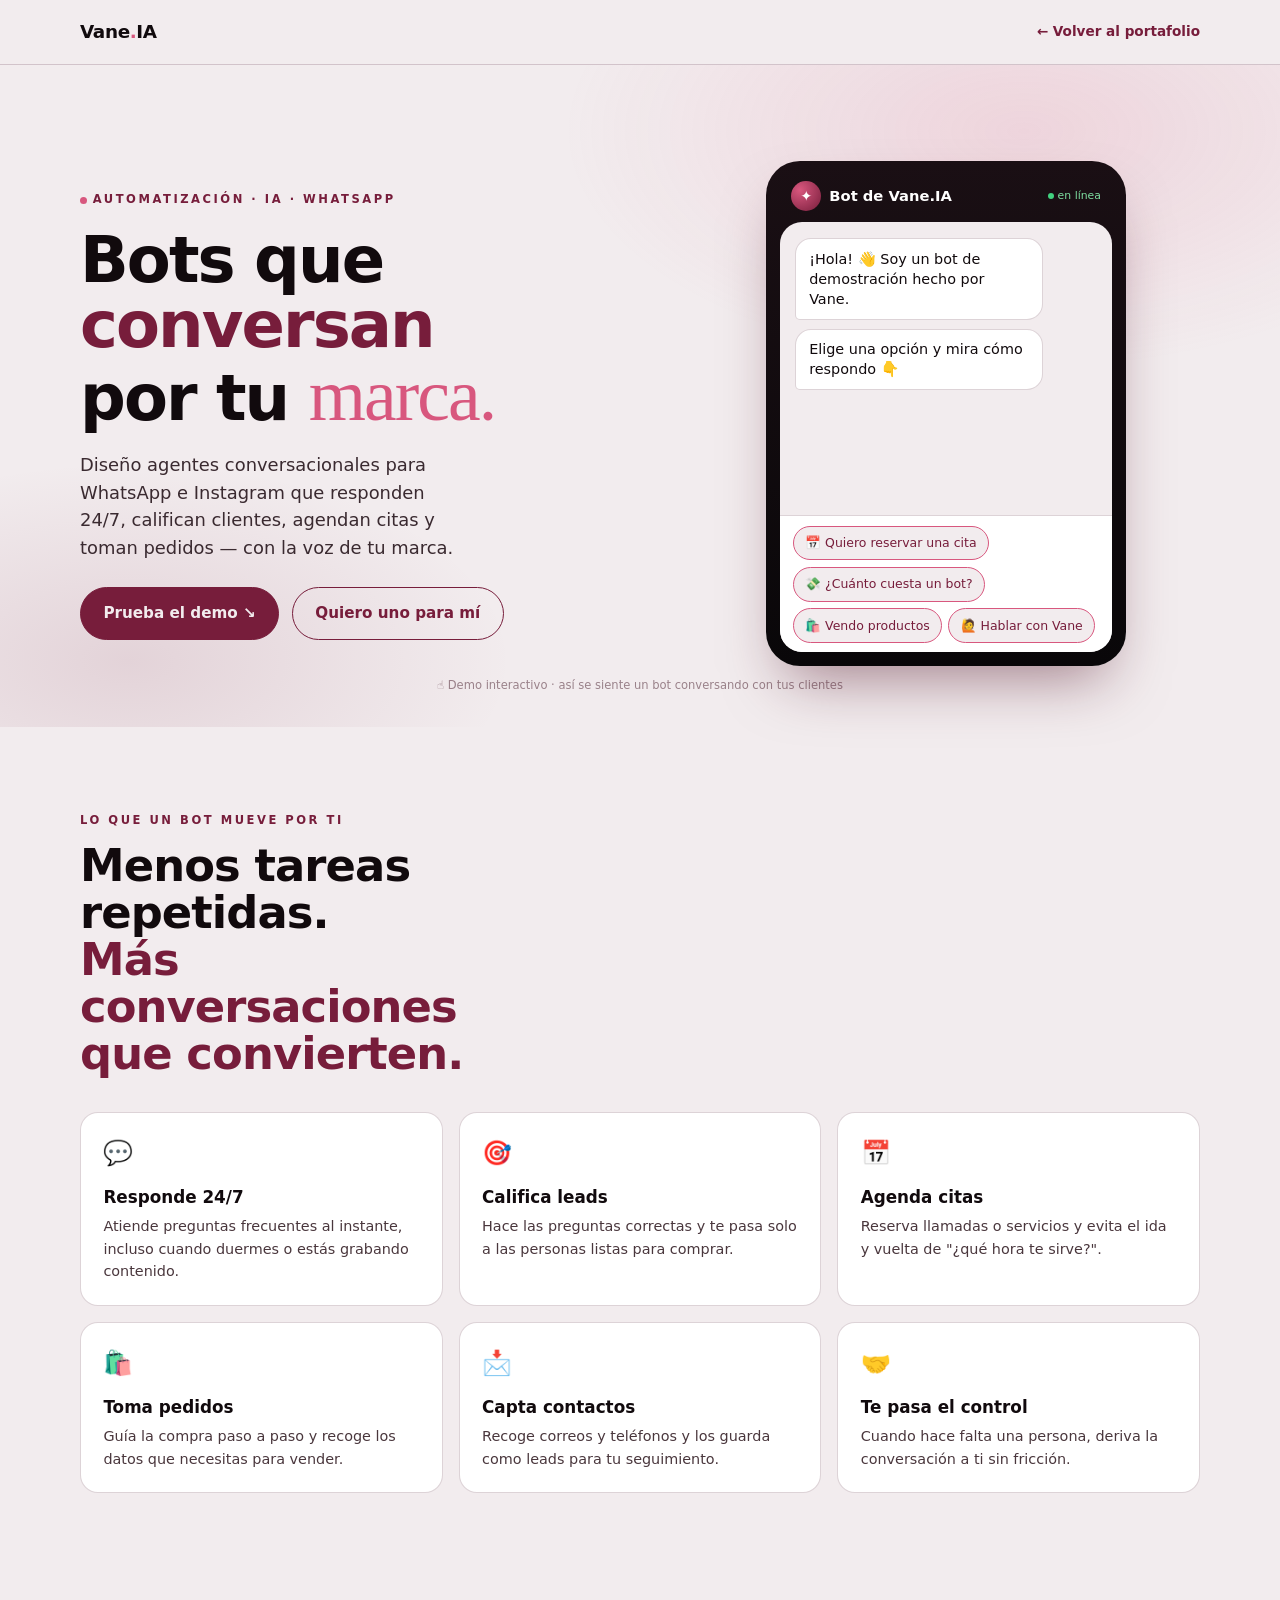
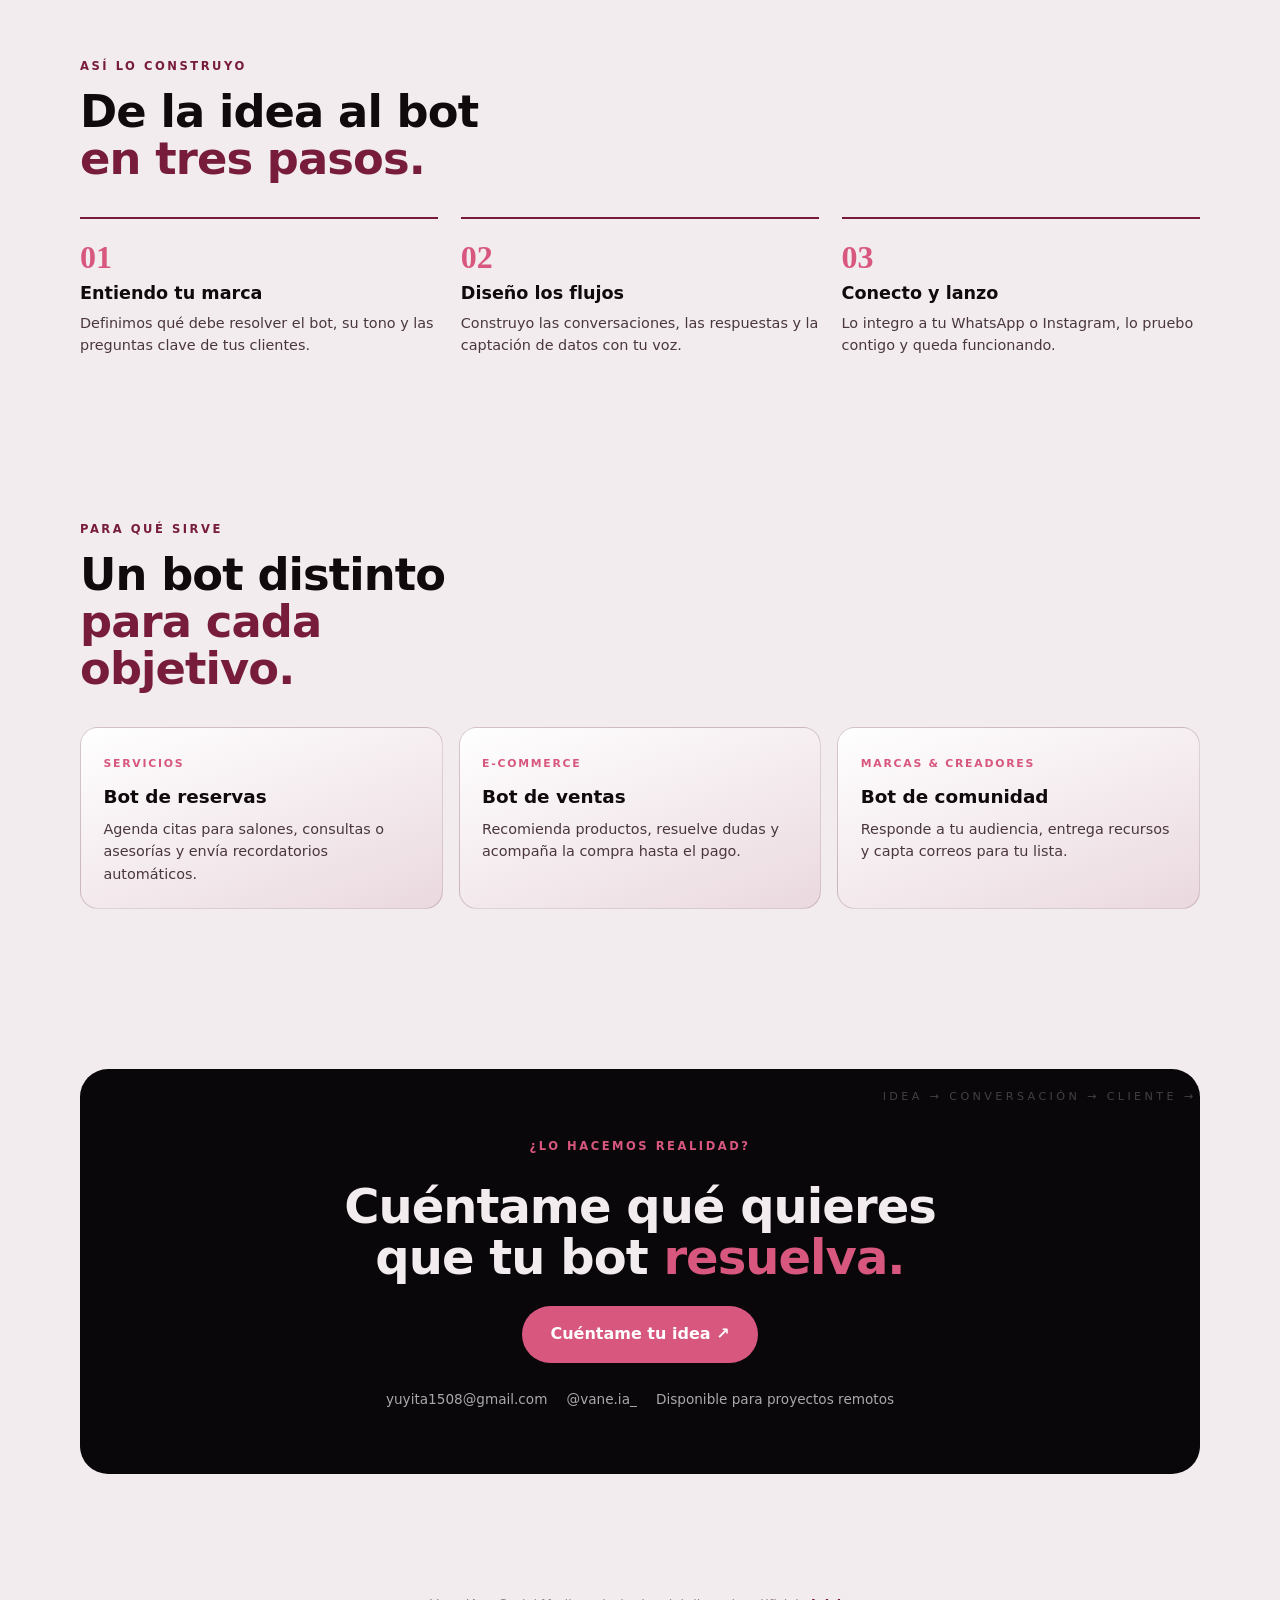
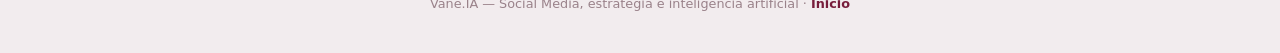
==== SUBIR-A-HOSTINGER/crear-bots/index.html @ 1eb29e26 "Agrega sección "Crear bots" con demo interactivo + ruta desde el inicio - Nueva página /crear-bots/ " ====
<!DOCTYPE html>
<html lang="es">
<head>
<meta charset="utf-8" />
<meta name="viewport" content="width=device-width, initial-scale=1" />
<title>Crear bots · Vane.IA — Bots que conversan por tu marca</title>
<meta name="description" content="Diseño bots y agentes conversacionales para WhatsApp e Instagram: responden 24/7, califican leads, agendan citas y toman pedidos. Pruébalo aquí mismo." />
<meta property="og:title" content="Crear bots · Vane.IA" />
<meta property="og:description" content="Bots que conversan por tu marca. Pruébalo aquí mismo." />
<meta property="og:image" content="/og.jpg" />
<meta name="twitter:card" content="summary_large_image" />
<link rel="icon" href="data:image/svg+xml,%3Csvg xmlns='http://www.w3.org/2000/svg' viewBox='0 0 100 100'%3E%3Ctext y='.9em' font-size='90'%3E%E2%9C%A6%3C/text%3E%3C/svg%3E" />
<style>
  @font-face{
    font-family:'Matcha Vibes';
    src:url('/fonts/Matcha-Vibes.otf') format('opentype');
    font-display:swap;
  }
  :root{
    --ink:#110a0d;
    --teal:#771d3b;
    --deep:#090709;
    --mint:#ead9df;
    --paper:#f2ecee;
    --acid:#d8577e;
    --line:#420f212e;
    --sans:'Inter',system-ui,-apple-system,'Segoe UI',Roboto,Helvetica,Arial,sans-serif;
  }
  *{box-sizing:border-box;margin:0;padding:0}
  html{scroll-behavior:smooth}
  body{
    font-family:var(--sans);
    color:var(--ink);
    background:var(--paper);
    line-height:1.55;
    -webkit-font-smoothing:antialiased;
    overflow-x:hidden;
  }
  a{color:inherit;text-decoration:none}
  .wrap{width:min(1120px,92vw);margin-inline:auto}
  .script{font-family:'Matcha Vibes',cursive;font-weight:400}
  .kicker{
    font-size:.72rem;letter-spacing:.22em;text-transform:uppercase;
    color:var(--teal);font-weight:600;display:inline-flex;align-items:center;gap:.5em;
  }
  .kicker .dot{width:7px;height:7px;border-radius:50%;background:var(--acid);
    box-shadow:0 0 0 0 rgba(216,87,126,.5);animation:pulse 2.2s infinite}
  @keyframes pulse{0%{box-shadow:0 0 0 0 rgba(216,87,126,.45)}70%{box-shadow:0 0 0 10px rgba(216,87,126,0)}100%{box-shadow:0 0 0 0 rgba(216,87,126,0)}}

  /* NAV */
  .topbar{
    position:sticky;top:0;z-index:50;
    display:flex;align-items:center;justify-content:space-between;
    padding:1.1rem 0;background:rgba(242,236,238,.82);
    backdrop-filter:blur(10px);border-bottom:1px solid var(--line);
  }
  .topbar .inner{width:min(1120px,92vw);margin-inline:auto;display:flex;align-items:center;justify-content:space-between}
  .logo{font-weight:800;font-size:1.15rem;letter-spacing:-.02em}
  .logo span{color:var(--acid)}
  .back{font-size:.85rem;font-weight:600;color:var(--teal);display:inline-flex;gap:.4em;align-items:center}
  .back:hover{opacity:.7}

  /* HERO */
  .hero{position:relative;padding:clamp(3rem,8vw,6rem) 0 2rem}
  .hero .glow{position:absolute;inset:0;background:
    radial-gradient(60% 60% at 80% 10%,rgba(216,87,126,.16),transparent 60%),
    radial-gradient(50% 50% at 10% 90%,rgba(119,29,59,.12),transparent 60%);
    pointer-events:none}
  .heroGrid{position:relative;display:grid;grid-template-columns:1.05fr .95fr;gap:clamp(1.5rem,4vw,3.5rem);align-items:center}
  .hero h1{font-size:clamp(2.3rem,5.4vw,4rem);line-height:1.02;letter-spacing:-.03em;margin:1rem 0 1.1rem}
  .hero h1 em{font-style:normal;color:var(--teal)}
  .hero h1 .script{color:var(--acid);font-size:1.15em;display:inline-block}
  .heroCopy{font-size:clamp(1rem,1.4vw,1.15rem);max-width:34ch;color:#3a2a30}
  .ctaRow{display:flex;flex-wrap:wrap;gap:.8rem;margin-top:1.6rem}
  .btn{
    display:inline-flex;align-items:center;gap:.55em;
    padding:.85rem 1.4rem;border-radius:999px;font-weight:600;font-size:.95rem;
    border:1.5px solid var(--teal);cursor:pointer;transition:transform .15s,background .2s,color .2s;
  }
  .btn:hover{transform:translateY(-2px)}
  .btn.primary{background:var(--teal);color:var(--paper)}
  .btn.primary:hover{background:var(--acid);border-color:var(--acid)}
  .btn.ghost{background:transparent;color:var(--teal)}
  .btn.ghost:hover{background:var(--mint)}

  /* DEMO CHAT */
  .phone{
    justify-self:center;width:min(360px,86vw);
    background:linear-gradient(180deg,#1a0f14,#090709);
    border-radius:34px;padding:14px;box-shadow:0 30px 60px -20px rgba(80,15,35,.5),0 0 0 1px rgba(255,255,255,.05);
  }
  .phoneBar{display:flex;align-items:center;justify-content:space-between;padding:.4rem .7rem .7rem;color:#fff}
  .phoneBar .who{display:flex;align-items:center;gap:.5rem;font-weight:600;font-size:.92rem}
  .phoneBar .av{width:30px;height:30px;border-radius:50%;background:radial-gradient(circle at 30% 30%,var(--acid),var(--teal));display:grid;place-items:center;font-size:.9rem}
  .phoneBar .status{font-size:.68rem;color:#7ee0a1;display:flex;align-items:center;gap:.35em}
  .phoneBar .status i{width:6px;height:6px;border-radius:50%;background:#41d17f;display:inline-block}
  .screen{background:var(--paper);border-radius:22px;height:430px;display:flex;flex-direction:column;overflow:hidden}
  .msgs{flex:1;overflow-y:auto;padding:1rem .9rem;display:flex;flex-direction:column;gap:.55rem;scroll-behavior:smooth}
  .msgs::-webkit-scrollbar{width:0}
  .bubble{max-width:82%;padding:.6rem .85rem;border-radius:16px;font-size:.9rem;line-height:1.4;animation:pop .25s ease}
  @keyframes pop{from{opacity:0;transform:translateY(6px)}to{opacity:1;transform:none}}
  .bubble.bot{background:#fff;border:1px solid var(--line);border-bottom-left-radius:5px;align-self:flex-start}
  .bubble.user{background:var(--teal);color:var(--paper);border-bottom-right-radius:5px;align-self:flex-end}
  .bubble.typing{display:inline-flex;gap:4px;align-self:flex-start;background:#fff;border:1px solid var(--line)}
  .bubble.typing i{width:6px;height:6px;border-radius:50%;background:var(--acid);opacity:.5;animation:blink 1.2s infinite}
  .bubble.typing i:nth-child(2){animation-delay:.2s}.bubble.typing i:nth-child(3){animation-delay:.4s}
  @keyframes blink{0%,100%{opacity:.3;transform:translateY(0)}50%{opacity:1;transform:translateY(-3px)}}
  .quick{display:flex;flex-wrap:wrap;gap:.4rem;padding:.6rem .8rem;border-top:1px solid var(--line);background:#fff}
  .chip{
    font-size:.78rem;padding:.42rem .7rem;border-radius:999px;border:1px solid var(--acid);
    color:var(--teal);background:var(--paper);cursor:pointer;transition:background .15s,color .15s;font-weight:500;
  }
  .chip:hover{background:var(--acid);color:#fff}
  .chipReset{border-color:var(--line);color:#8a6f77}
  .demoNote{text-align:center;font-size:.72rem;color:#9a828a;margin-top:.7rem}

  /* SECTIONS */
  section.block{padding:clamp(2.8rem,7vw,5rem) 0}
  .head{max-width:40ch;margin-bottom:2.2rem}
  .head h2{font-size:clamp(1.8rem,4vw,2.8rem);line-height:1.05;letter-spacing:-.02em;margin-top:.6rem}
  .head h2 em{font-style:normal;color:var(--teal)}

  .grid{display:grid;grid-template-columns:repeat(3,1fr);gap:1rem}
  .card{background:#fff;border:1px solid var(--line);border-radius:18px;padding:1.4rem;transition:transform .18s,box-shadow .18s}
  .card:hover{transform:translateY(-4px);box-shadow:0 18px 30px -18px rgba(80,15,35,.35)}
  .card .ic{font-size:1.5rem}
  .card h3{font-size:1.05rem;margin:.7rem 0 .35rem}
  .card p{font-size:.9rem;color:#4a373d}

  .steps{display:grid;grid-template-columns:repeat(3,1fr);gap:1.4rem;counter-reset:s}
  .step{position:relative;padding-top:1.4rem;border-top:2px solid var(--teal)}
  .step b{font-family:'Matcha Vibes',cursive;font-size:2rem;color:var(--acid);display:block;line-height:1}
  .step h3{margin:.4rem 0 .3rem;font-size:1.1rem}
  .step p{font-size:.9rem;color:#4a373d}

  .cases{display:grid;grid-template-columns:repeat(3,1fr);gap:1rem}
  .case{background:linear-gradient(160deg,#fff,var(--mint));border:1px solid var(--line);border-radius:18px;padding:1.4rem}
  .case span{font-size:.68rem;letter-spacing:.16em;text-transform:uppercase;color:var(--acid);font-weight:700}
  .case h3{margin:.5rem 0 .4rem;font-size:1.15rem}
  .case p{font-size:.9rem;color:#4a373d}

  /* FINAL CTA */
  .final{background:var(--deep);color:var(--paper);border-radius:28px;padding:clamp(2.5rem,6vw,4rem);text-align:center;position:relative;overflow:hidden}
  .final .orbit{position:absolute;font-size:.7rem;letter-spacing:.3em;color:rgba(242,236,238,.25);white-space:nowrap;top:1.2rem;left:0;width:200%;animation:slide 22s linear infinite}
  @keyframes slide{to{transform:translateX(-50%)}}
  .final h2{font-size:clamp(1.8rem,4.5vw,3rem);line-height:1.05;margin:1.5rem 0;letter-spacing:-.02em}
  .final h2 em{font-style:normal;color:var(--acid)}
  .final .bigCta{display:inline-flex;align-items:center;gap:.6em;background:var(--acid);color:#fff;padding:1rem 1.8rem;border-radius:999px;font-weight:700;transition:transform .15s}
  .final .bigCta:hover{transform:translateY(-3px)}
  .foot{display:flex;flex-wrap:wrap;gap:1.2rem;justify-content:center;margin-top:1.6rem;font-size:.85rem;color:rgba(242,236,238,.7)}
  .foot a:hover{color:var(--acid)}

  footer.end{text-align:center;padding:2.5rem 0;font-size:.8rem;color:#9a828a}

  @media(max-width:820px){
    .heroGrid{grid-template-columns:1fr}
    .grid,.steps,.cases{grid-template-columns:1fr}
    .hero{padding-top:2rem}
    .phone{order:-1}
  }
</style>
</head>
<body>

<div class="topbar">
  <div class="inner">
    <a class="logo" href="/">Vane<span>.</span>IA</a>
    <a class="back" href="/#servicios">← Volver al portafolio</a>
  </div>
</div>

<!-- HERO -->
<header class="hero">
  <div class="glow"></div>
  <div class="wrap heroGrid">
    <div>
      <span class="kicker"><span class="dot"></span> Automatización · IA · WhatsApp</span>
      <h1>Bots que <em>conversan</em><br/>por tu <span class="script">marca.</span></h1>
      <p class="heroCopy">Diseño agentes conversacionales para WhatsApp e Instagram que responden 24/7, califican clientes, agendan citas y toman pedidos — con la voz de tu marca.</p>
      <div class="ctaRow">
        <a class="btn primary" href="#demo">Prueba el demo ↘</a>
        <a class="btn ghost" href="https://wa.me/?text=Hola%20Vane%2C%20quiero%20un%20bot%20para%20mi%20marca" target="_blank" rel="noreferrer">Quiero uno para mí</a>
      </div>
    </div>

    <!-- DEMO CHAT -->
    <div id="demo" class="phone">
      <div class="phoneBar">
        <div class="who"><span class="av">✦</span> Bot de Vane.IA</div>
        <span class="status"><i></i> en línea</span>
      </div>
      <div class="screen">
        <div class="msgs" id="msgs"></div>
        <div class="quick" id="quick"></div>
      </div>
    </div>
  </div>
  <p class="demoNote wrap">☝️ Demo interactivo · así se siente un bot conversando con tus clientes</p>
</header>

<!-- QUÉ PUEDE HACER -->
<section class="block wrap">
  <div class="head">
    <span class="kicker">Lo que un bot mueve por ti</span>
    <h2>Menos tareas repetidas.<br/><em>Más conversaciones que convierten.</em></h2>
  </div>
  <div class="grid">
    <div class="card"><div class="ic">💬</div><h3>Responde 24/7</h3><p>Atiende preguntas frecuentes al instante, incluso cuando duermes o estás grabando contenido.</p></div>
    <div class="card"><div class="ic">🎯</div><h3>Califica leads</h3><p>Hace las preguntas correctas y te pasa solo a las personas listas para comprar.</p></div>
    <div class="card"><div class="ic">📅</div><h3>Agenda citas</h3><p>Reserva llamadas o servicios y evita el ida y vuelta de "¿qué hora te sirve?".</p></div>
    <div class="card"><div class="ic">🛍️</div><h3>Toma pedidos</h3><p>Guía la compra paso a paso y recoge los datos que necesitas para vender.</p></div>
    <div class="card"><div class="ic">📩</div><h3>Capta contactos</h3><p>Recoge correos y teléfonos y los guarda como leads para tu seguimiento.</p></div>
    <div class="card"><div class="ic">🤝</div><h3>Te pasa el control</h3><p>Cuando hace falta una persona, deriva la conversación a ti sin fricción.</p></div>
  </div>
</section>

<!-- CÓMO FUNCIONA -->
<section class="block wrap">
  <div class="head">
    <span class="kicker">Así lo construyo</span>
    <h2>De la idea al bot<br/><em>en tres pasos.</em></h2>
  </div>
  <div class="steps">
    <div class="step"><b>01</b><h3>Entiendo tu marca</h3><p>Definimos qué debe resolver el bot, su tono y las preguntas clave de tus clientes.</p></div>
    <div class="step"><b>02</b><h3>Diseño los flujos</h3><p>Construyo las conversaciones, las respuestas y la captación de datos con tu voz.</p></div>
    <div class="step"><b>03</b><h3>Conecto y lanzo</h3><p>Lo integro a tu WhatsApp o Instagram, lo pruebo contigo y queda funcionando.</p></div>
  </div>
</section>

<!-- CASOS -->
<section class="block wrap">
  <div class="head">
    <span class="kicker">Para qué sirve</span>
    <h2>Un bot distinto<br/><em>para cada objetivo.</em></h2>
  </div>
  <div class="cases">
    <div class="case"><span>Servicios</span><h3>Bot de reservas</h3><p>Agenda citas para salones, consultas o asesorías y envía recordatorios automáticos.</p></div>
    <div class="case"><span>E-commerce</span><h3>Bot de ventas</h3><p>Recomienda productos, resuelve dudas y acompaña la compra hasta el pago.</p></div>
    <div class="case"><span>Marcas &amp; creadores</span><h3>Bot de comunidad</h3><p>Responde a tu audiencia, entrega recursos y capta correos para tu lista.</p></div>
  </div>
</section>

<!-- CTA FINAL -->
<section class="block wrap">
  <div class="final">
    <div class="orbit">IDEA → CONVERSACIÓN → CLIENTE → IDEA → CONVERSACIÓN → CLIENTE →</div>
    <span class="kicker" style="color:var(--acid)">¿Lo hacemos realidad?</span>
    <h2>Cuéntame qué quieres<br/>que tu bot <em>resuelva.</em></h2>
    <a class="bigCta" href="https://wa.me/?text=Hola%20Vane%2C%20quiero%20un%20bot%20para%20mi%20marca" target="_blank" rel="noreferrer">Cuéntame tu idea ↗</a>
    <div class="foot">
      <a href="mailto:yuyita1508@gmail.com">yuyita1508@gmail.com</a>
      <a href="https://www.instagram.com/vane.ia_/" target="_blank" rel="noreferrer">@vane.ia_</a>
      <span>Disponible para proyectos remotos</span>
    </div>
  </div>
</section>

<footer class="end">Vane.IA — Social Media, estrategia e inteligencia artificial · <a href="/" style="color:var(--teal);font-weight:600">Inicio</a></footer>

<script>
/* ====== DEMO CHATBOT (100% en el navegador, sin servidor) ====== */
(function(){
  var msgs = document.getElementById('msgs');
  var quick = document.getElementById('quick');

  // Guiones de conversación (demostración, no crea bots reales)
  var FLOWS = {
    start: {
      chips: [
        {t:'📅 Quiero reservar una cita', go:'reserva'},
        {t:'💸 ¿Cuánto cuesta un bot?', go:'precio'},
        {t:'🛍️ Vendo productos', go:'venta'},
        {t:'🙋 Hablar con Vane', go:'humano'}
      ]
    },
    reserva: {
      user:'Quiero reservar una cita',
      bot:['¡Genial! 📅 Puedo agendarte en segundos.','¿Qué día te viene mejor: entre semana o fin de semana?'],
      chips:[{t:'Entre semana', go:'reserva2'},{t:'Fin de semana', go:'reserva2'}]
    },
    reserva2:{
      user:'Entre semana',
      bot:['Perfecto ✅ Te reservé un espacio tentativo y te enviaré un recordatorio.','Así de fácil sería para tus clientes. ¿Vemos otra cosa?'],
      chips:[{t:'💸 Ver precios', go:'precio'},{t:'🙋 Hablar con Vane', go:'humano'},{t:'↺ Empezar de nuevo', go:'start', reset:true}]
    },
    precio:{
      user:'¿Cuánto cuesta un bot?',
      bot:['Cada bot se diseña a medida 💡','Depende de los flujos y las conexiones que necesites. Te paso una propuesta clara sin compromiso.','¿Te dejo que Vane te escriba con el detalle?'],
      chips:[{t:'Sí, quiero la propuesta', go:'humano'},{t:'🛍️ Primero, vendo productos', go:'venta'},{t:'↺ Empezar de nuevo', go:'start', reset:true}]
    },
    venta:{
      user:'Vendo productos',
      bot:['¡Un bot de ventas es ideal para ti! 🛍️','Puede recomendar productos, resolver dudas y acompañar la compra hasta el pago.','¿Quieres que te arme uno así?'],
      chips:[{t:'Sí, me interesa', go:'humano'},{t:'📅 Mejor uno de reservas', go:'reserva'},{t:'↺ Empezar de nuevo', go:'start', reset:true}]
    },
    humano:{
      user:'Quiero hablar con Vane',
      bot:['¡Perfecto! 🙋 Te conecto con Vane ahora mismo.','Toca el botón y sigamos por WhatsApp 👇'],
      cta:true,
      chips:[{t:'↺ Empezar de nuevo', go:'start', reset:true}]
    }
  };

  function el(cls, html){var d=document.createElement('div');d.className=cls;if(html!=null)d.innerHTML=html;return d;}
  function scroll(){msgs.scrollTop = msgs.scrollHeight;}

  function addBubble(kind, text){
    var b = el('bubble '+kind, text);
    msgs.appendChild(b); scroll(); return b;
  }
  function typing(){
    var t = el('bubble typing','<i></i><i></i><i></i>');
    msgs.appendChild(t); scroll(); return t;
  }
  function setChips(list){
    quick.innerHTML='';
    list.forEach(function(c){
      var chip = el('chip'+(c.reset?' chipReset':''), c.t);
      chip.addEventListener('click', function(){ pick(c); });
      quick.appendChild(chip);
    });
  }

  var busy=false;
  function pick(c){
    if(busy) return;
    var flow = FLOWS[c.go];
    if(flow.user){ addBubble('user', flow.user); }
    else if(!flow.chips || c.go!=='start'){ /* start */ }
    runBot(flow);
  }

  function runBot(flow){
    quick.innerHTML='';
    busy=true;
    var lines = (flow.bot||[]).slice();
    (function next(){
      if(lines.length===0){
        if(flow.cta){
          var b=addBubble('bot','');
          var a=document.createElement('a');
          a.href='https://wa.me/?text=Hola%20Vane%2C%20vengo%20del%20demo%20de%20tu%20bot';
          a.target='_blank'; a.rel='noreferrer';
          a.textContent='Abrir WhatsApp ↗';
          a.style.cssText='display:inline-block;background:var(--acid);color:#fff;padding:.5rem .9rem;border-radius:999px;font-weight:600;font-size:.85rem';
          b.appendChild(a);
        }
        busy=false;
        setChips(flow.chips||FLOWS.start.chips);
        return;
      }
      var t=typing();
      setTimeout(function(){
        t.remove();
        addBubble('bot', lines.shift());
        setTimeout(next, 350);
      }, 650);
    })();
  }

  // Arranque
  addBubble('bot','¡Hola! 👋 Soy un bot de demostración hecho por Vane.');
  setTimeout(function(){
    addBubble('bot','Elige una opción y mira cómo respondo 👇');
    setChips(FLOWS.start.chips);
  }, 500);
})();
</script>
</body>
</html>
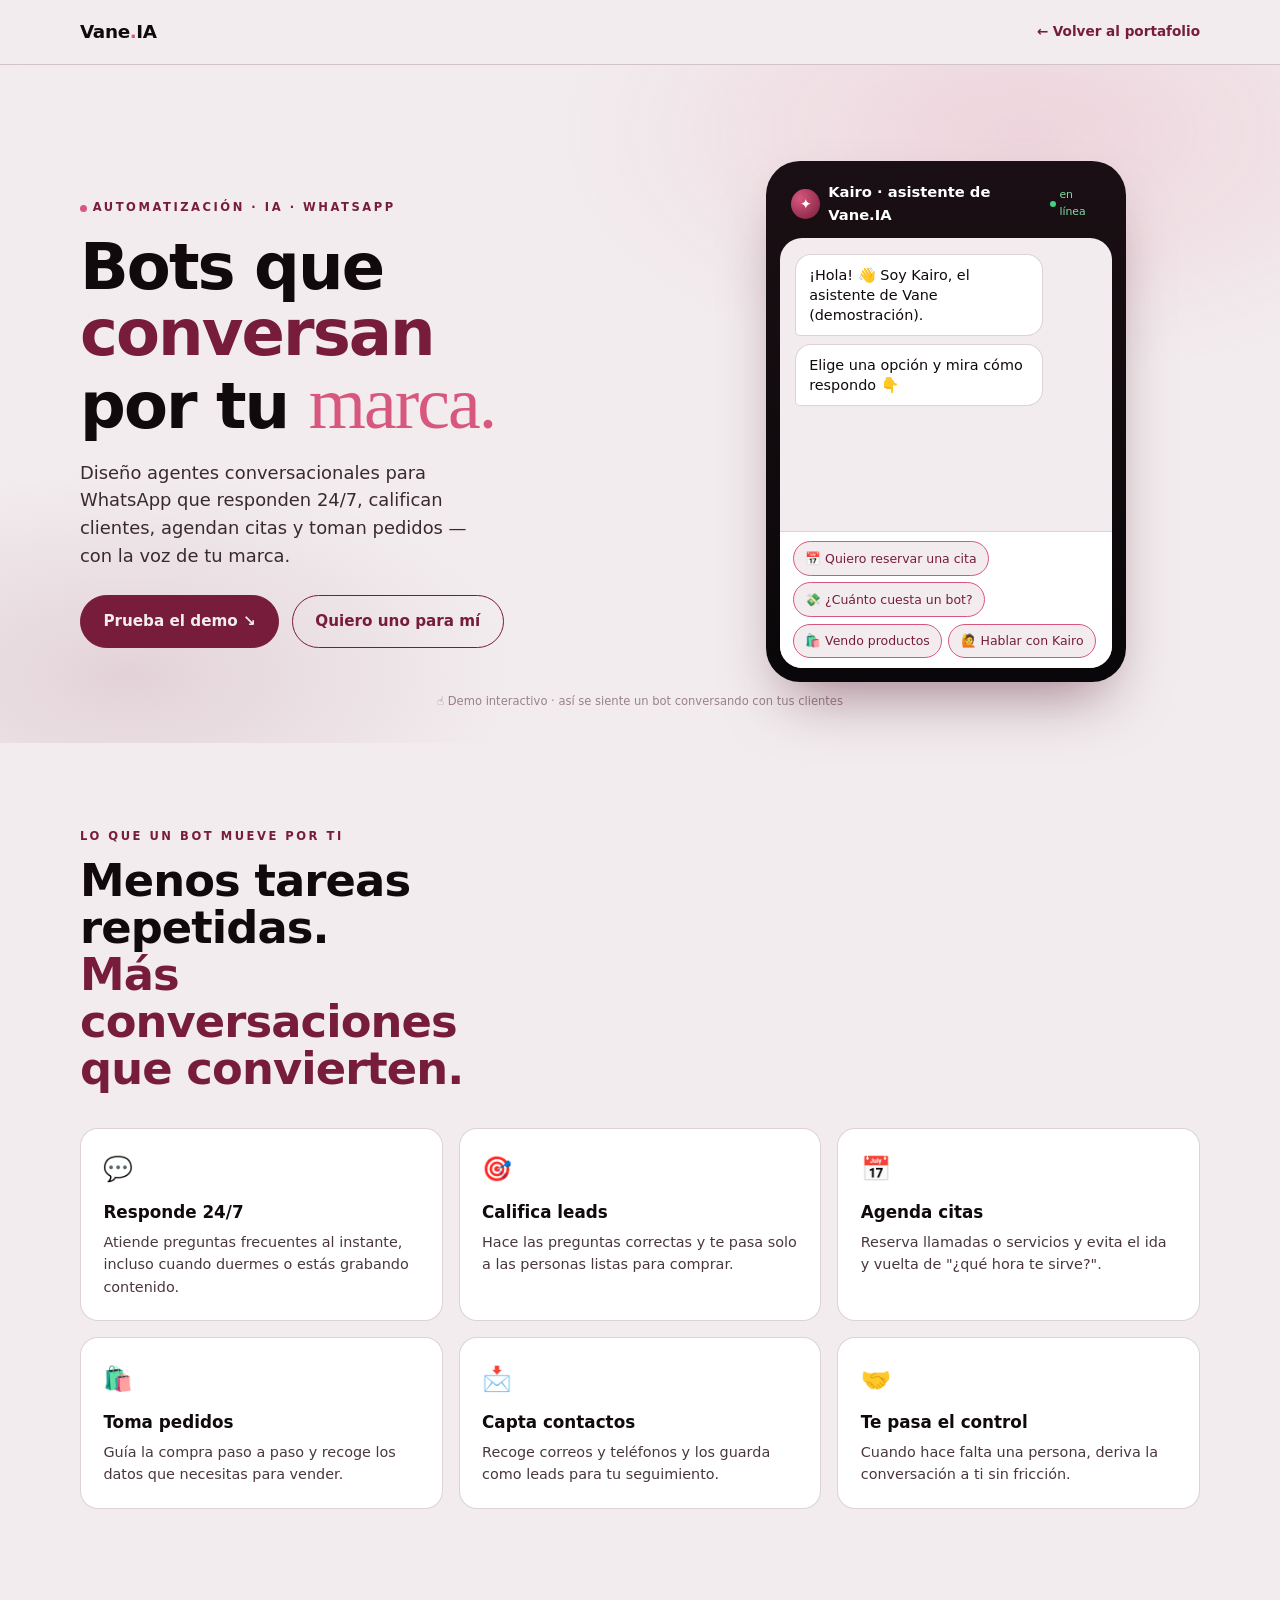
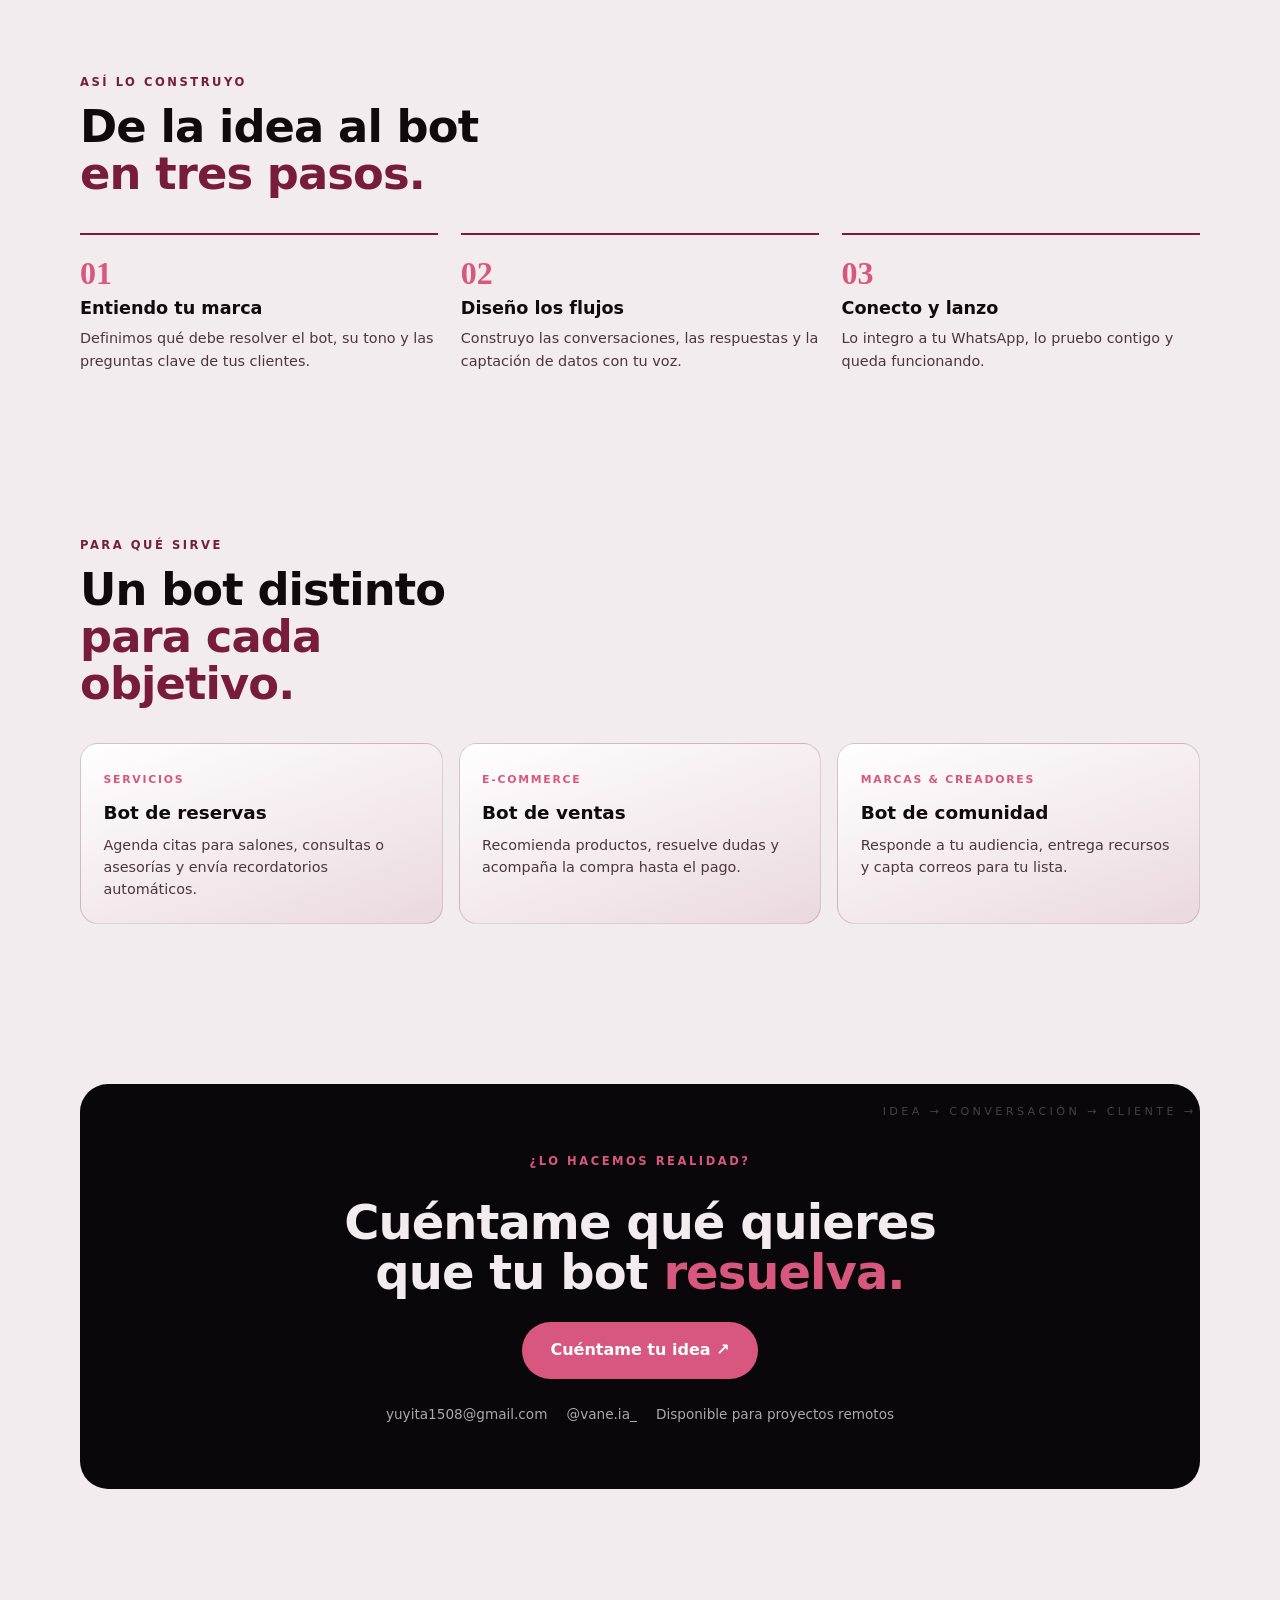
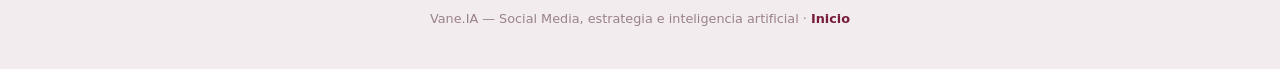
==== commit e0bcb0b9: "Sección crear-bots: solo WhatsApp (quita Instagram) y marca Kairo en el demo" ====
--- a/SUBIR-A-HOSTINGER/crear-bots/index.html
+++ b/SUBIR-A-HOSTINGER/crear-bots/index.html
@@ -4,7 +4,7 @@
 <meta charset="utf-8" />
 <meta name="viewport" content="width=device-width, initial-scale=1" />
 <title>Crear bots · Vane.IA — Bots que conversan por tu marca</title>
-<meta name="description" content="Diseño bots y agentes conversacionales para WhatsApp e Instagram: responden 24/7, califican leads, agendan citas y toman pedidos. Pruébalo aquí mismo." />
+<meta name="description" content="Diseño bots y agentes conversacionales para WhatsApp: responden 24/7, califican leads, agendan citas y toman pedidos. Pruébalo aquí mismo." />
 <meta property="og:title" content="Crear bots · Vane.IA" />
 <meta property="og:description" content="Bots que conversan por tu marca. Pruébalo aquí mismo." />
 <meta property="og:image" content="/og.jpg" />
@@ -176,17 +176,17 @@
     <div>
       <span class="kicker"><span class="dot"></span> Automatización · IA · WhatsApp</span>
       <h1>Bots que <em>conversan</em><br/>por tu <span class="script">marca.</span></h1>
-      <p class="heroCopy">Diseño agentes conversacionales para WhatsApp e Instagram que responden 24/7, califican clientes, agendan citas y toman pedidos — con la voz de tu marca.</p>
+      <p class="heroCopy">Diseño agentes conversacionales para WhatsApp que responden 24/7, califican clientes, agendan citas y toman pedidos — con la voz de tu marca.</p>
       <div class="ctaRow">
         <a class="btn primary" href="#demo">Prueba el demo ↘</a>
-        <a class="btn ghost" href="https://wa.me/?text=Hola%20Vane%2C%20quiero%20un%20bot%20para%20mi%20marca" target="_blank" rel="noreferrer">Quiero uno para mí</a>
+        <a class="btn ghost" href="https://wa.me/34641261895?text=Hola%20Vane%2C%20quiero%20un%20bot%20para%20mi%20marca" target="_blank" rel="noreferrer">Quiero uno para mí</a>
       </div>
     </div>
 
     <!-- DEMO CHAT -->
     <div id="demo" class="phone">
       <div class="phoneBar">
-        <div class="who"><span class="av">✦</span> Bot de Vane.IA</div>
+        <div class="who"><span class="av">✦</span> Kairo · asistente de Vane.IA</div>
         <span class="status"><i></i> en línea</span>
       </div>
       <div class="screen">
@@ -223,7 +223,7 @@
   <div class="steps">
     <div class="step"><b>01</b><h3>Entiendo tu marca</h3><p>Definimos qué debe resolver el bot, su tono y las preguntas clave de tus clientes.</p></div>
     <div class="step"><b>02</b><h3>Diseño los flujos</h3><p>Construyo las conversaciones, las respuestas y la captación de datos con tu voz.</p></div>
-    <div class="step"><b>03</b><h3>Conecto y lanzo</h3><p>Lo integro a tu WhatsApp o Instagram, lo pruebo contigo y queda funcionando.</p></div>
+    <div class="step"><b>03</b><h3>Conecto y lanzo</h3><p>Lo integro a tu WhatsApp, lo pruebo contigo y queda funcionando.</p></div>
   </div>
 </section>
 
@@ -246,7 +246,7 @@
     <div class="orbit">IDEA → CONVERSACIÓN → CLIENTE → IDEA → CONVERSACIÓN → CLIENTE →</div>
     <span class="kicker" style="color:var(--acid)">¿Lo hacemos realidad?</span>
     <h2>Cuéntame qué quieres<br/>que tu bot <em>resuelva.</em></h2>
-    <a class="bigCta" href="https://wa.me/?text=Hola%20Vane%2C%20quiero%20un%20bot%20para%20mi%20marca" target="_blank" rel="noreferrer">Cuéntame tu idea ↗</a>
+    <a class="bigCta" href="https://wa.me/34641261895?text=Hola%20Vane%2C%20quiero%20un%20bot%20para%20mi%20marca" target="_blank" rel="noreferrer">Cuéntame tu idea ↗</a>
     <div class="foot">
       <a href="mailto:yuyita1508@gmail.com">yuyita1508@gmail.com</a>
       <a href="https://www.instagram.com/vane.ia_/" target="_blank" rel="noreferrer">@vane.ia_</a>
@@ -270,7 +270,7 @@
         {t:'📅 Quiero reservar una cita', go:'reserva'},
         {t:'💸 ¿Cuánto cuesta un bot?', go:'precio'},
         {t:'🛍️ Vendo productos', go:'venta'},
-        {t:'🙋 Hablar con Vane', go:'humano'}
+        {t:'🙋 Hablar con Kairo', go:'humano'}
       ]
     },
     reserva: {
@@ -281,7 +281,7 @@
     reserva2:{
       user:'Entre semana',
       bot:['Perfecto ✅ Te reservé un espacio tentativo y te enviaré un recordatorio.','Así de fácil sería para tus clientes. ¿Vemos otra cosa?'],
-      chips:[{t:'💸 Ver precios', go:'precio'},{t:'🙋 Hablar con Vane', go:'humano'},{t:'↺ Empezar de nuevo', go:'start', reset:true}]
+      chips:[{t:'💸 Ver precios', go:'precio'},{t:'🙋 Hablar con Kairo', go:'humano'},{t:'↺ Empezar de nuevo', go:'start', reset:true}]
     },
     precio:{
       user:'¿Cuánto cuesta un bot?',
@@ -294,8 +294,8 @@
       chips:[{t:'Sí, me interesa', go:'humano'},{t:'📅 Mejor uno de reservas', go:'reserva'},{t:'↺ Empezar de nuevo', go:'start', reset:true}]
     },
     humano:{
-      user:'Quiero hablar con Vane',
-      bot:['¡Perfecto! 🙋 Te conecto con Vane ahora mismo.','Toca el botón y sigamos por WhatsApp 👇'],
+      user:'Quiero hablar con Kairo',
+      bot:['¡Perfecto! 🙋 Kairo, el asistente de Vane, sigue contigo por WhatsApp.','Toca el botón y seguimos la conversación 👇'],
       cta:true,
       chips:[{t:'↺ Empezar de nuevo', go:'start', reset:true}]
     }
@@ -339,7 +339,7 @@
         if(flow.cta){
           var b=addBubble('bot','');
           var a=document.createElement('a');
-          a.href='https://wa.me/?text=Hola%20Vane%2C%20vengo%20del%20demo%20de%20tu%20bot';
+          a.href='https://wa.me/34641261895?text=Hola%20Vane%2C%20vengo%20del%20demo%20de%20tu%20bot';
           a.target='_blank'; a.rel='noreferrer';
           a.textContent='Abrir WhatsApp ↗';
           a.style.cssText='display:inline-block;background:var(--acid);color:#fff;padding:.5rem .9rem;border-radius:999px;font-weight:600;font-size:.85rem';
@@ -359,7 +359,7 @@
   }
 
   // Arranque
-  addBubble('bot','¡Hola! 👋 Soy un bot de demostración hecho por Vane.');
+  addBubble('bot','¡Hola! 👋 Soy Kairo, el asistente de Vane (demostración).');
   setTimeout(function(){
     addBubble('bot','Elige una opción y mira cómo respondo 👇');
     setChips(FLOWS.start.chips);
